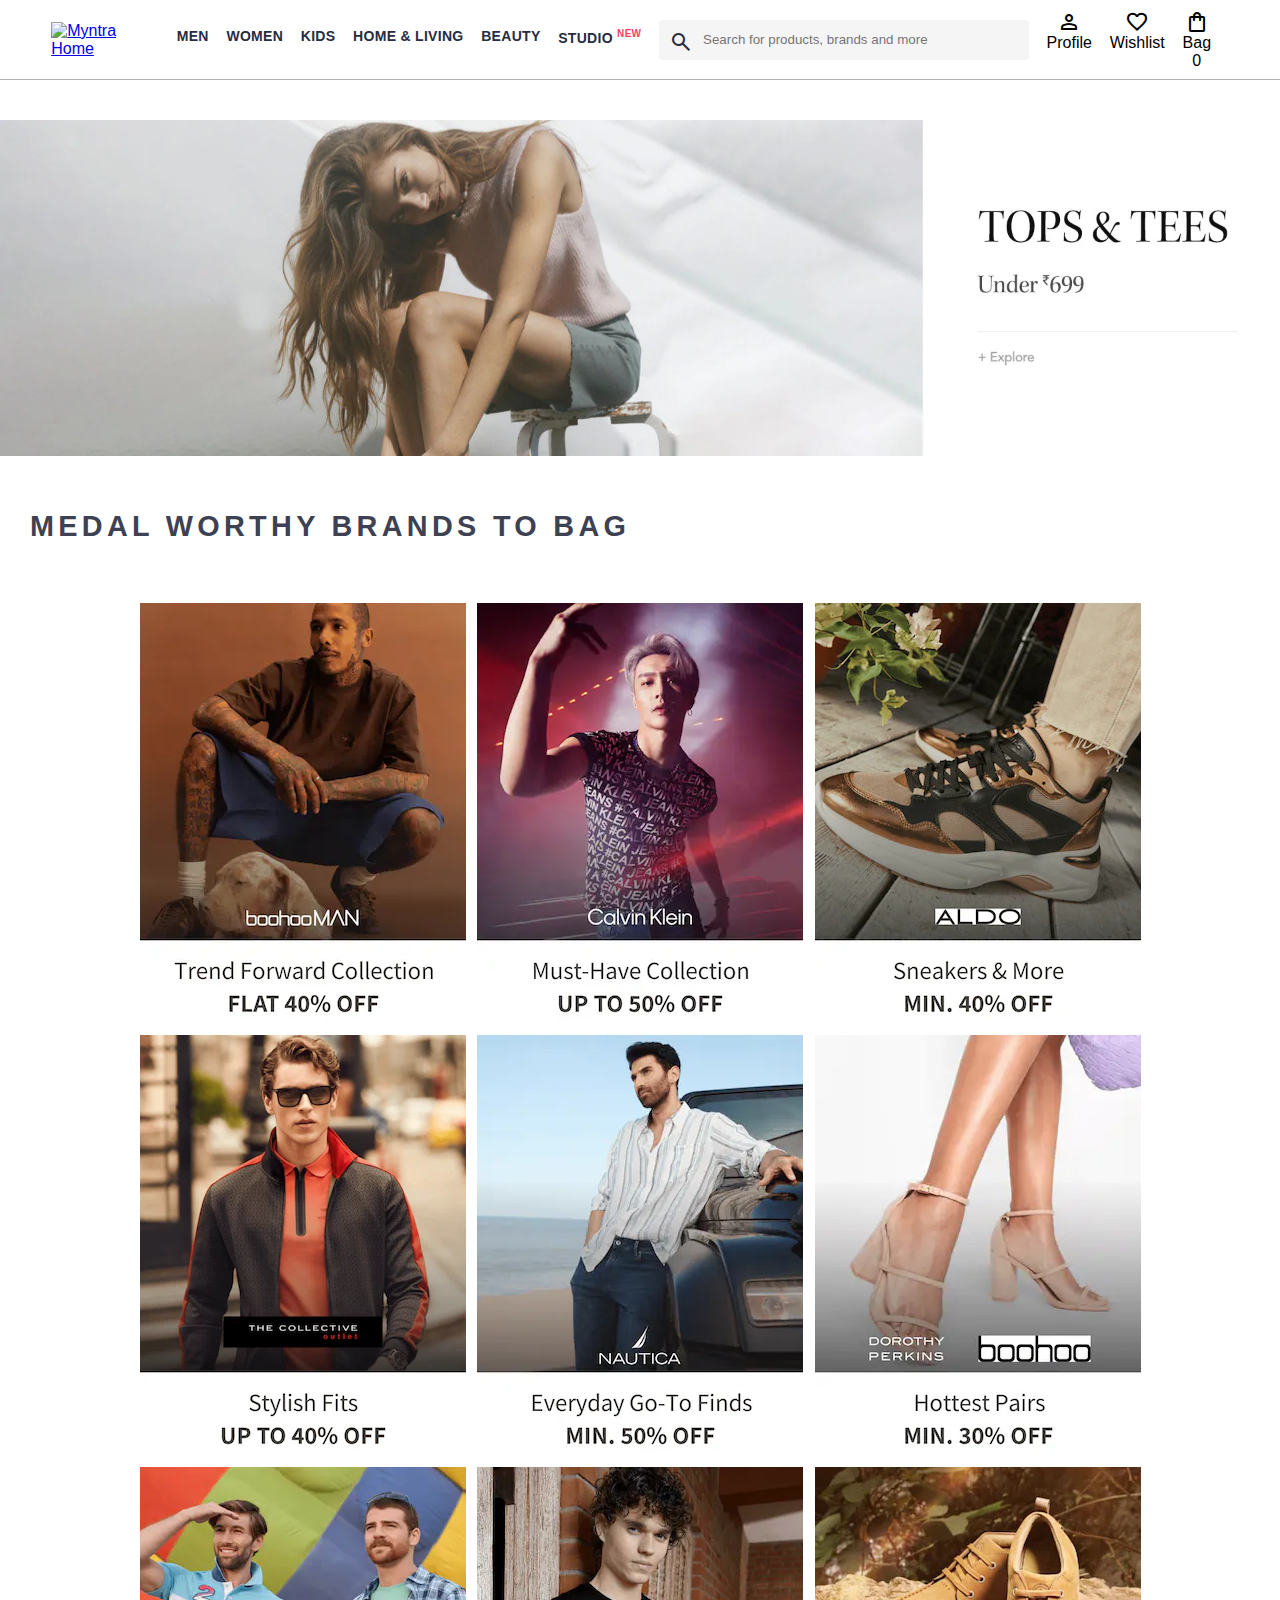
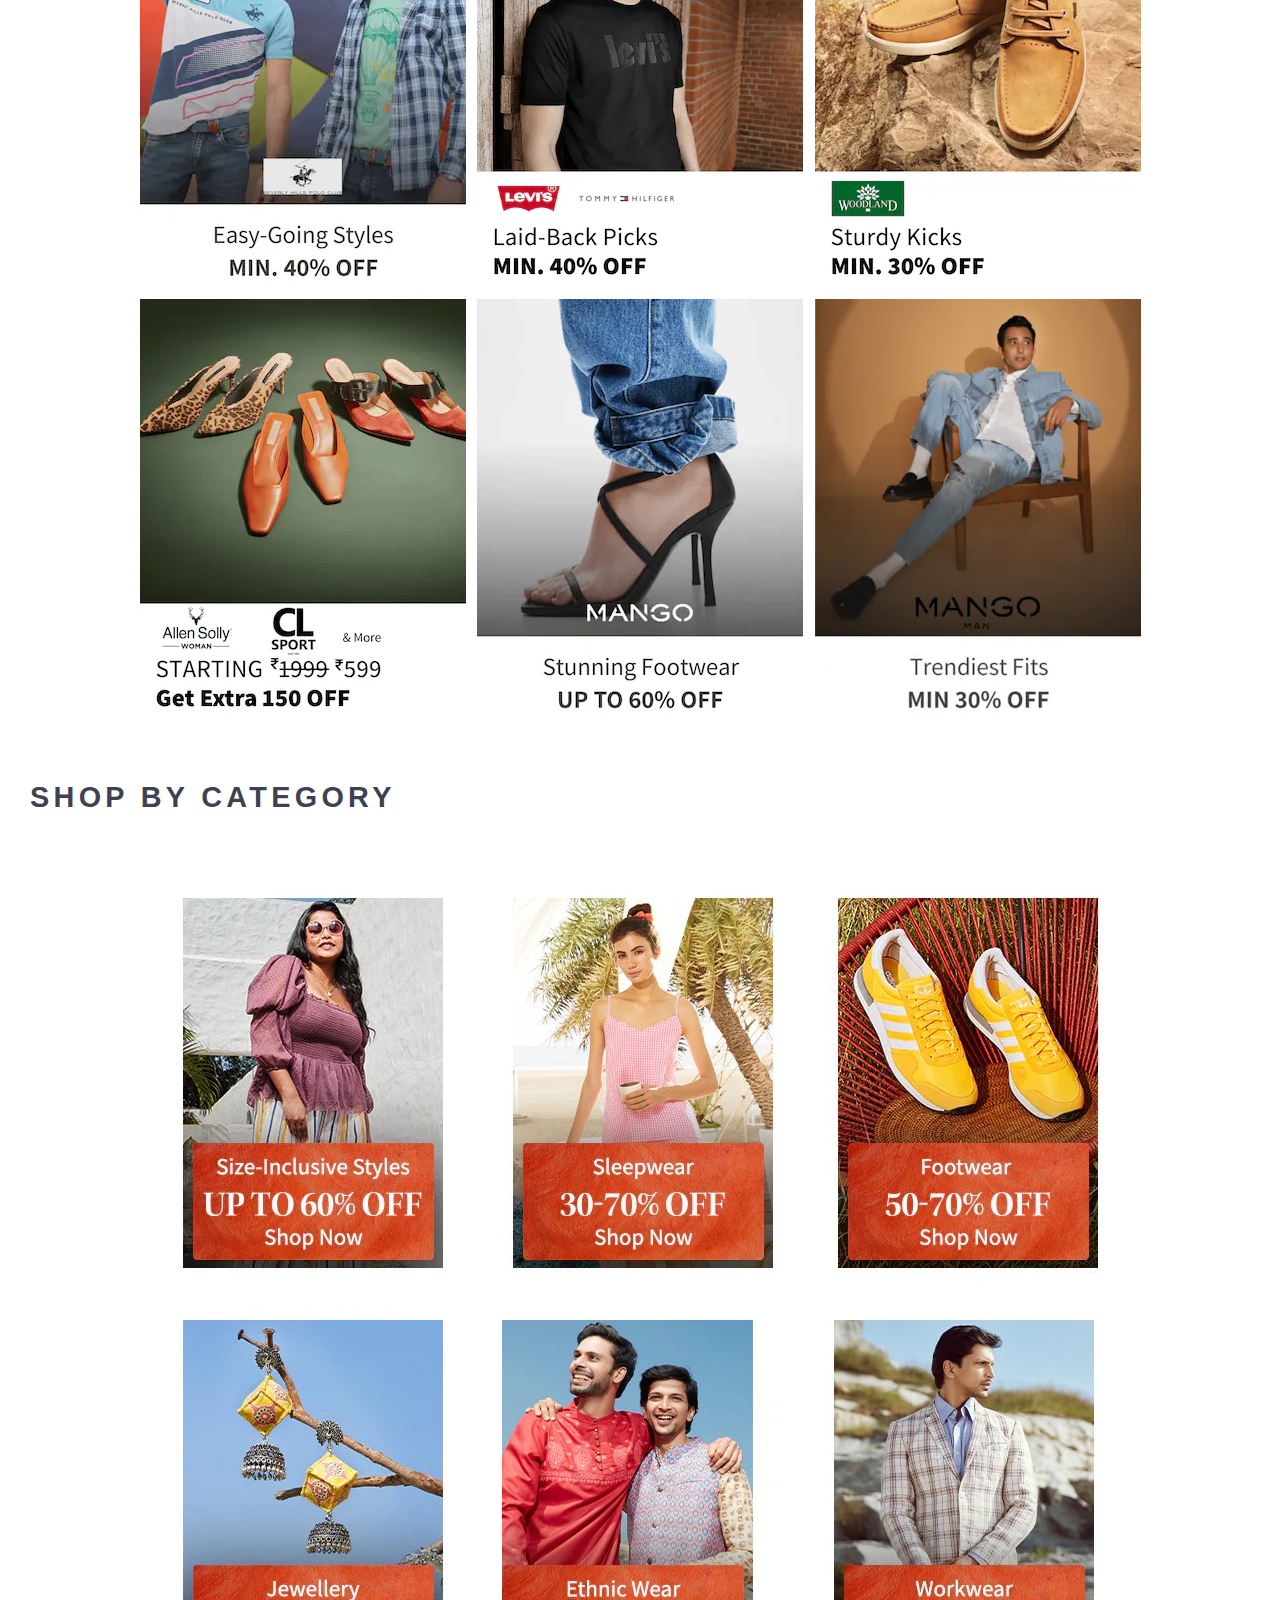
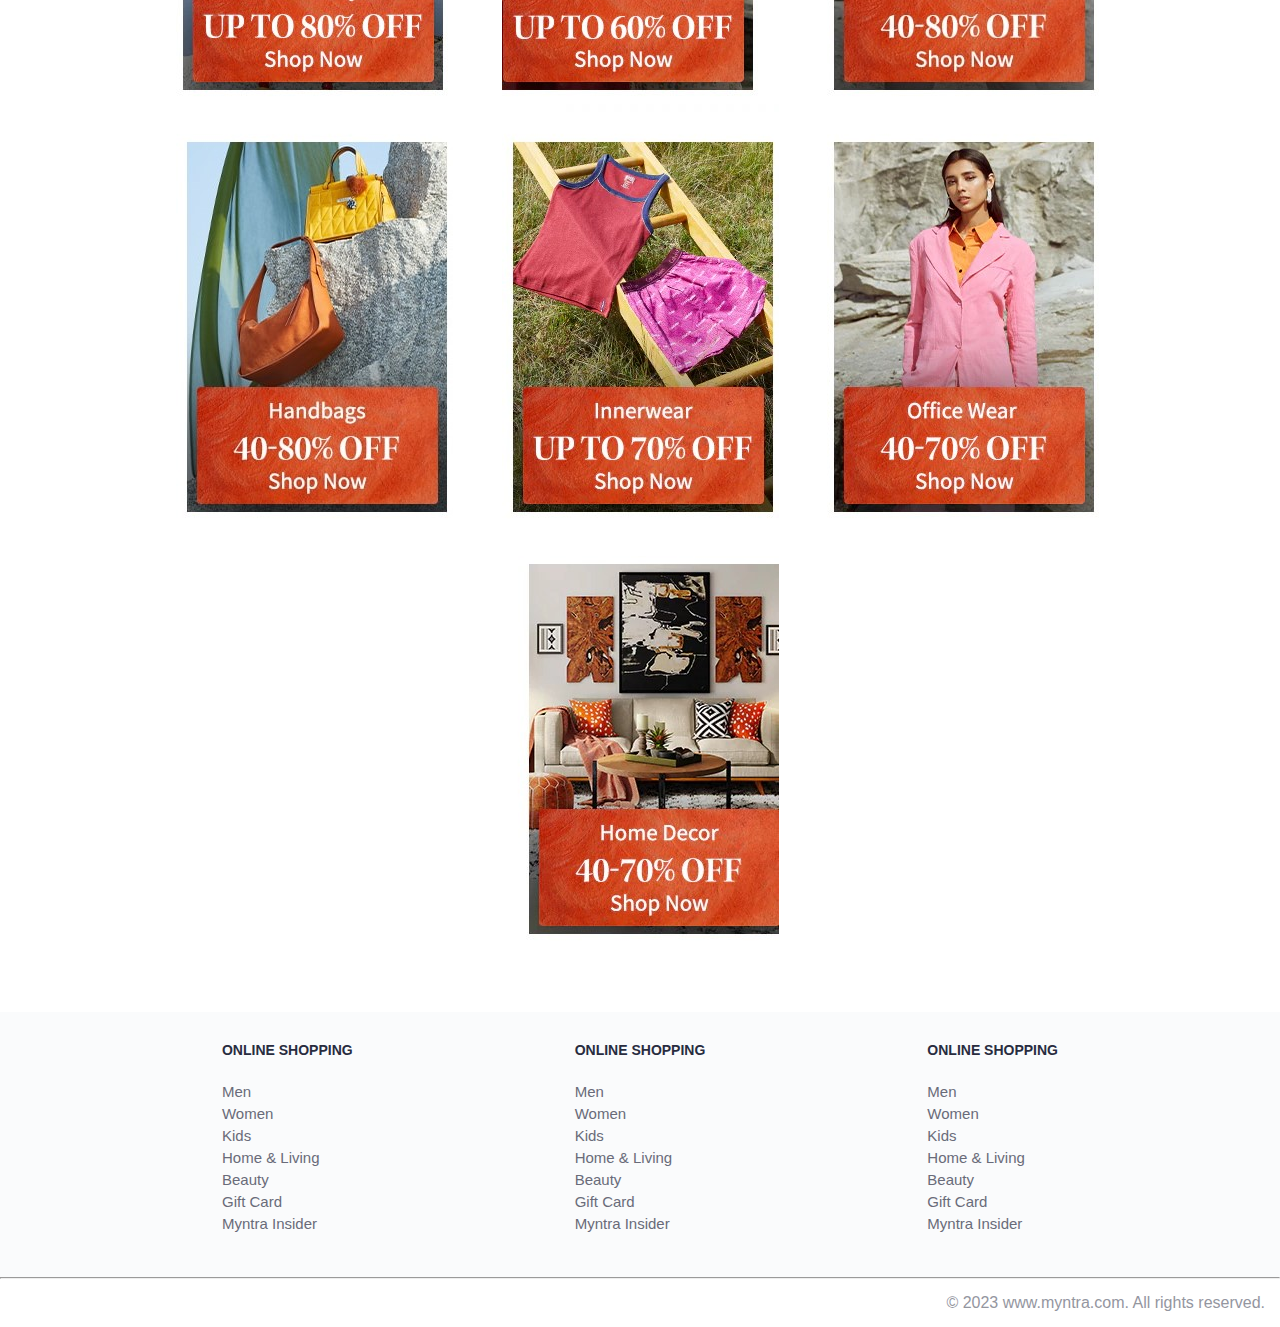
==== index.html @ 3a401ea7 "first commit" ====
<!DOCTYPE html>
<html lang="en">
<head>
    <title>Myntra Clone</title>

    <link rel="stylesheet" href="css/home.css">
    <link rel="stylesheet" href="https://fonts.googleapis.com/css2?family=Material+Symbols+Outlined:opsz,wght,FILL,GRAD@20..48,100..700,0..1,-50..200" />
</head>
<body>
    <header>
        <div class="logo_container">
            <a href="#"><img class="myntra_home" src="IMAGES\myntra_logo.webp" alt="Myntra Home"></a>
        </div>
        <nav class="nav_bar">
            <a href="men.html">Men
               
            </a>
            <a href="woman.html">Women</a>
            <a href="kid.html">Kids</a>
            <a href="#">Home & Living</a>
            <a href="beauty.html">Beauty</a>
            <a href="#">Studio <sup>New</sup></a>
        </nav>
        <div class="search_bar">
            <span class="material-symbols-outlined search_icon">search</span>
            <input class="search_input" placeholder="Search for products, brands and more">
        </div>
        <div class="action_bar">
            <div class="action_container">
                <span class="material-symbols-outlined action_icon">person</span>
                <span class="action_name">Profile</span>
            </div>

            <div class="action_container">
                <span class="material-symbols-outlined action_icon">favorite</span>
                <span class="action_name">Wishlist</span>
            </div>

            <div class="action_container">
                <span class="material-symbols-outlined action_icon">shopping_bag</span>
                <span class="action_name">Bag</span>
                <span class="bag-item-count">0</span>
            </div>
        </div>
    </header>
    <main>
        <div class="banner_container">
            <img class="banner_image" src="banner.jpg" alt="Mian banner">
        </div>

        <div class="category_heading">
                MEDAL WORTHY BRANDS TO BAG
        </div>
        <div class="category_items">
            <a href="#"><img class="sale_itme" src="OFFERS/1.png"> </a>
            <a href="#"><img class="sale_itme" src="OFFERS/2.png"> </a>
            <a href="#"><img class="sale_itme" src="OFFERS/3.png"> </a>
            <a href="#"><img class="sale_itme" src="OFFERS/4.png"> </a>
            <a href="#"><img class="sale_itme" src="OFFERS/5.png"> </a>
            <a href="#"><img class="sale_itme" src="OFFERS/6.png"> </a>
            <a href="#"><img class="sale_itme" src="OFFERS/7.png"> </a>
            <a href="#"><img class="sale_itme" src="OFFERS/8.png"> </a>
            <a href="#"><img class="sale_itme" src="OFFERS/9.png"> </a>
            <a href="#"><img class="sale_itme" src="OFFERS/10.png"> </a>
            <a href="#"><img class="sale_itme" src="OFFERS/11.png"> </a>
            <a href="#"><img class="sale_itme" src="OFFERS/12.png"> </a>



            
        </div>
<div class="category_heading"> SHOP BY CATEGORY</div>
<div class="category_items">
    <a href="#"><img class="sale_itme" src="CATEGORIES LIST/1.jpg"></a>
    <a href="#"><img class="sale_itme" src="CATEGORIES LIST/3.jpg"></a>

    <a href="#"><img class="sale_itme" src="CATEGORIES LIST/4.jpg"></a>

    <a href="#"><img class="sale_itme" src="CATEGORIES LIST/5.jpg"></a>

    <a href="#"><img class="sale_itme" src="CATEGORIES LIST/6.jpg"></a>

    <a href="#"><img class="sale_itme" src="CATEGORIES LIST/7.jpg"></a>

    <a href="#"><img class="sale_itme" src="CATEGORIES LIST/8.jpg"></a>

    <a href="#"><img class="sale_itme" src="CATEGORIES LIST/9.jpg"></a>

    <a href="#"><img class="sale_itme" src="CATEGORIES LIST/10.jpg"></a>

    <a href="#"><img class="sale_itme" src="CATEGORIES LIST/2.jpg"></a>





</div>
    </main>
    <footer>
        <div class="footer_container">
            <div class="footer_column">
                <h3>ONLINE SHOPPING</h3>

                <a href="men.html">Men</a>
                <a href="woman.html">Women</a>
                <a href="kid.html">Kids</a>
                <a href="#">Home & Living</a>
                <a href="beauty.html">Beauty</a>
                <a href="#">Gift Card</a>
                <a href="#">Myntra Insider</a>
            </div>

            <div class="footer_column">
                <h3>ONLINE SHOPPING</h3>

                <a href="men.html">Men</a>
                <a href="woman.html">Women</a>
                <a href="kid.html">Kids</a>
                <a href="#">Home & Living</a>
                <a href="beauty.html">Beauty</a>
                <a href="#">Gift Card</a>
                <a href="#">Myntra Insider</a>
            </div>

            <div class="footer_column">
                <h3>ONLINE SHOPPING</h3>

                <a href="men.html">Men</a>
                <a href="woman.html">Women</a>
                <a href="kid.html">Kids</a>
                <a href="#">Home & Living</a>
                <a href="beauty.html">Beauty</a>
                <a href="#">Gift Card</a>
                <a href="#">Myntra Insider</a>
            </div>
        </div>
        <hr>

        <div class="copyright">
            © 2023 www.myntra.com. All rights reserved.
        </div>
    </footer>
    
</body>
</html>
---- css/home.css ----
* {
    margin: 0;
    padding: 0;
    font-family: Assistant,-apple-system,BlinkMacSystemFont,Segoe UI,Roboto,Helvetica,Arial,sans-serif;
    box-sizing: border-box;
}
header {
    display: flex;
    background-color: #ffffff;
    height: 80px;
    justify-content: space-between;
    align-items: center;
    border-bottom: 1px solid #b6b1b1;
}
.myntra_home {
    height: 45px;
}
.logo_container {
    margin-left: 4%;
}
.action_bar {
    margin-right: 4%;
}
.nav_bar {
    display: flex;
    min-width: 500px;
    justify-content: space-evenly;
}
.nav_bar a {
    font-size: 14px;
    letter-spacing: .3px;
    color: #282c3f;
    font-weight: 700;
    text-transform: uppercase;
    text-decoration: none;
    padding: 28px 0;
    border-bottom: 5px solid #ffffff;
}
.nav_bar a:hover {
    border-bottom: 4px solid #f54e77;
}

.nav_bar a sup {
    color: #ff3f6c;
    font-size: 10px;
}

.search_bar {
    height: 40px;
    min-width: 200px;
    width: 30%;
    display: flex;
    align-items: center;
}
.search_icon {
    box-sizing: content-box;
    height: 20px;
    padding: 10px;

    background-color: #f5f5f6;
    color: #282c3f;
    font-weight: 300;
    border-radius: 4px 0 0 4px;
}
.search_input {
    color: #696e79;
    background-color: #f5f5f6;
    flex-grow: 1;
    height: 40px;
    border: 0;
    border-radius: 0 4px 4px 0;
}

.action_bar {
    display: flex;
    min-width: 200px;
    justify-content: space-evenly;
}

.action_container {
    display: flex;
    flex-direction: column;
    align-items: center;
}

/* Main section */
.banner_container {
    margin: 40px 0;
}
.banner_image {
    width: 100%;
}

.category_heading {
    text-transform: uppercase;
    color: #3e4152;
    letter-spacing: .15em;
    font-size: 1.8em;
    margin: 50px 0 10px 30px;
    max-height: 5em;
    font-weight: 700;
}

.category_items, .items_container {

    padding-top: 10px;
    width: 80%;
    margin: 50px 10%;
    display: flex;
    flex-wrap: wrap;
    justify-content: space-evenly;
}

.sale_item {
    width: 250px;
}

.footer_container {
    padding: 30px 0px 40px 0px;
    background: #FAFBFC;
    display: flex;
    justify-content: space-evenly;
}

.footer_column {
    display: flex;
    flex-direction: column;
}

.footer_column h3 {
    color: #282c3f;
    font-size: 14px;
    margin-bottom: 25px;
}

.footer_column a {
    color: #696b79;
    font-size: 15px;
    text-decoration: none;
    padding-bottom: 5px;
}

.copyright {
    color: #94969f;
    text-align: end;
    padding: 15px;
}
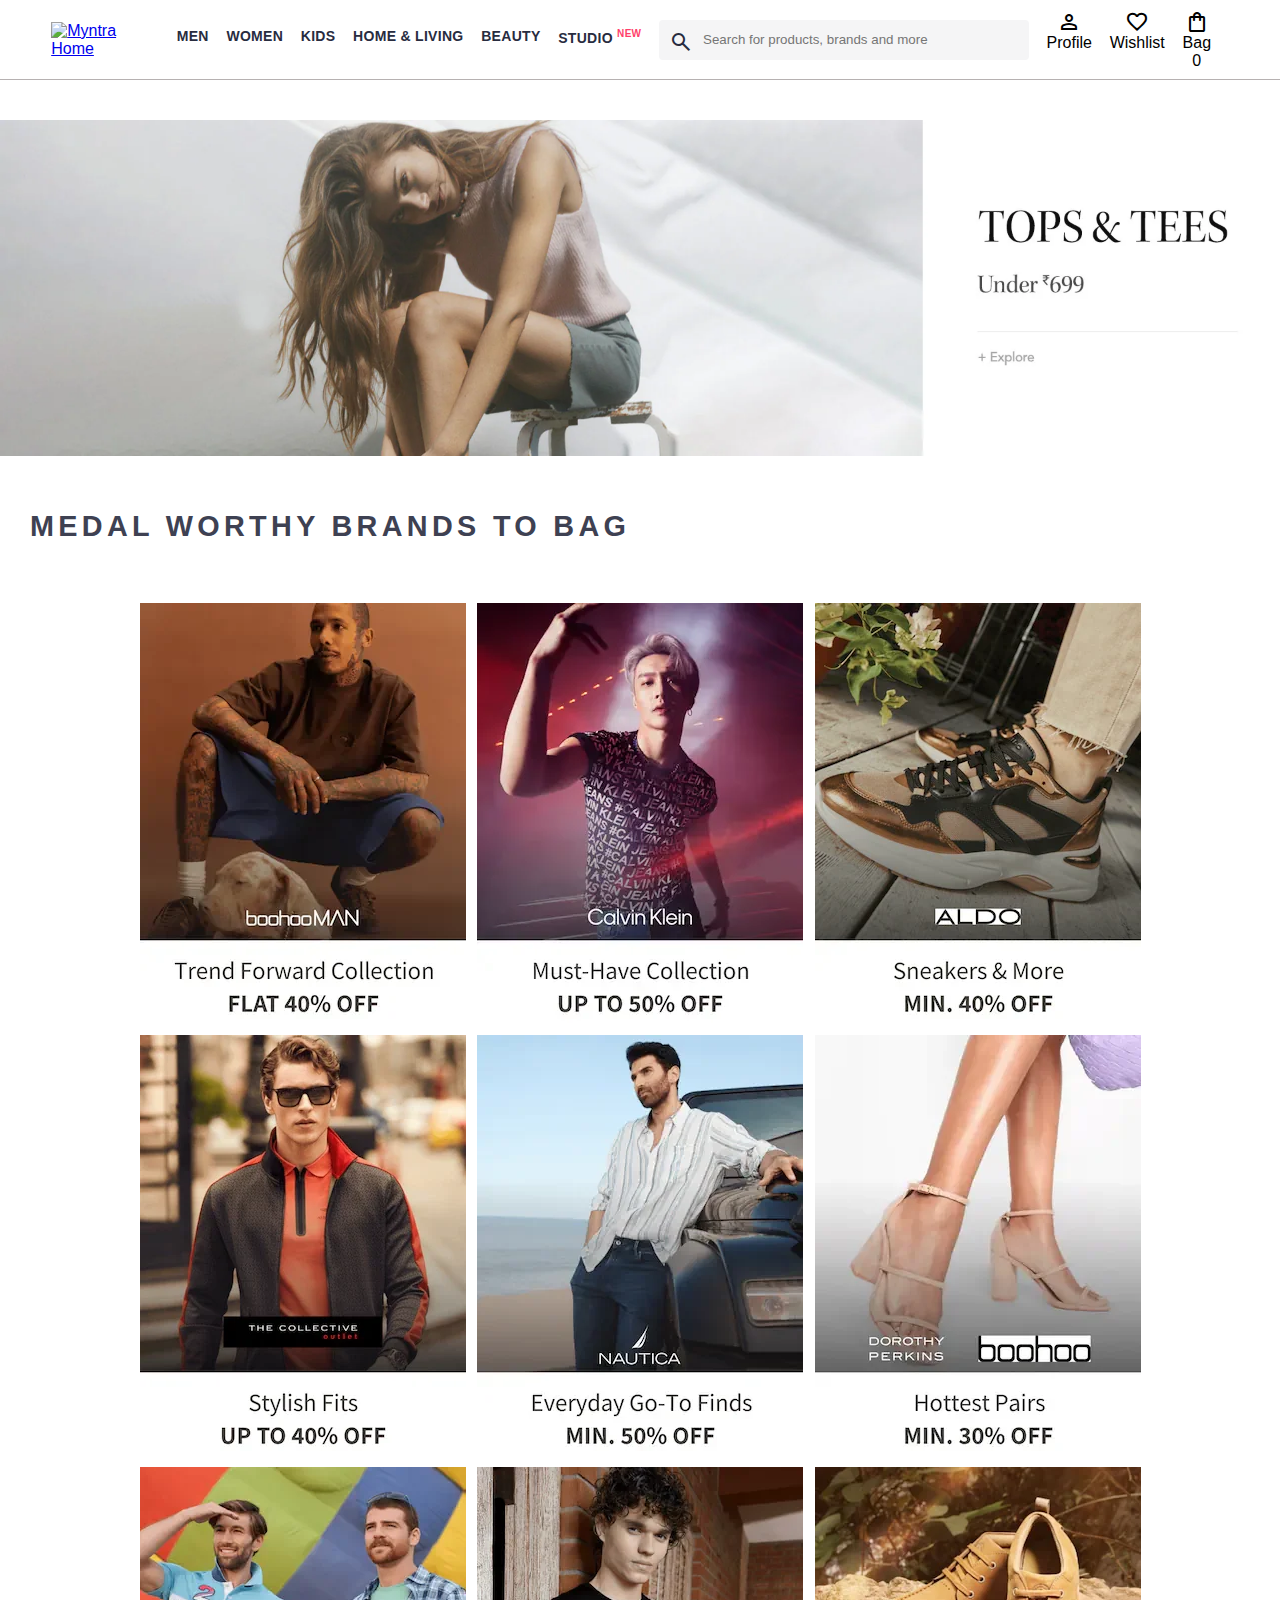
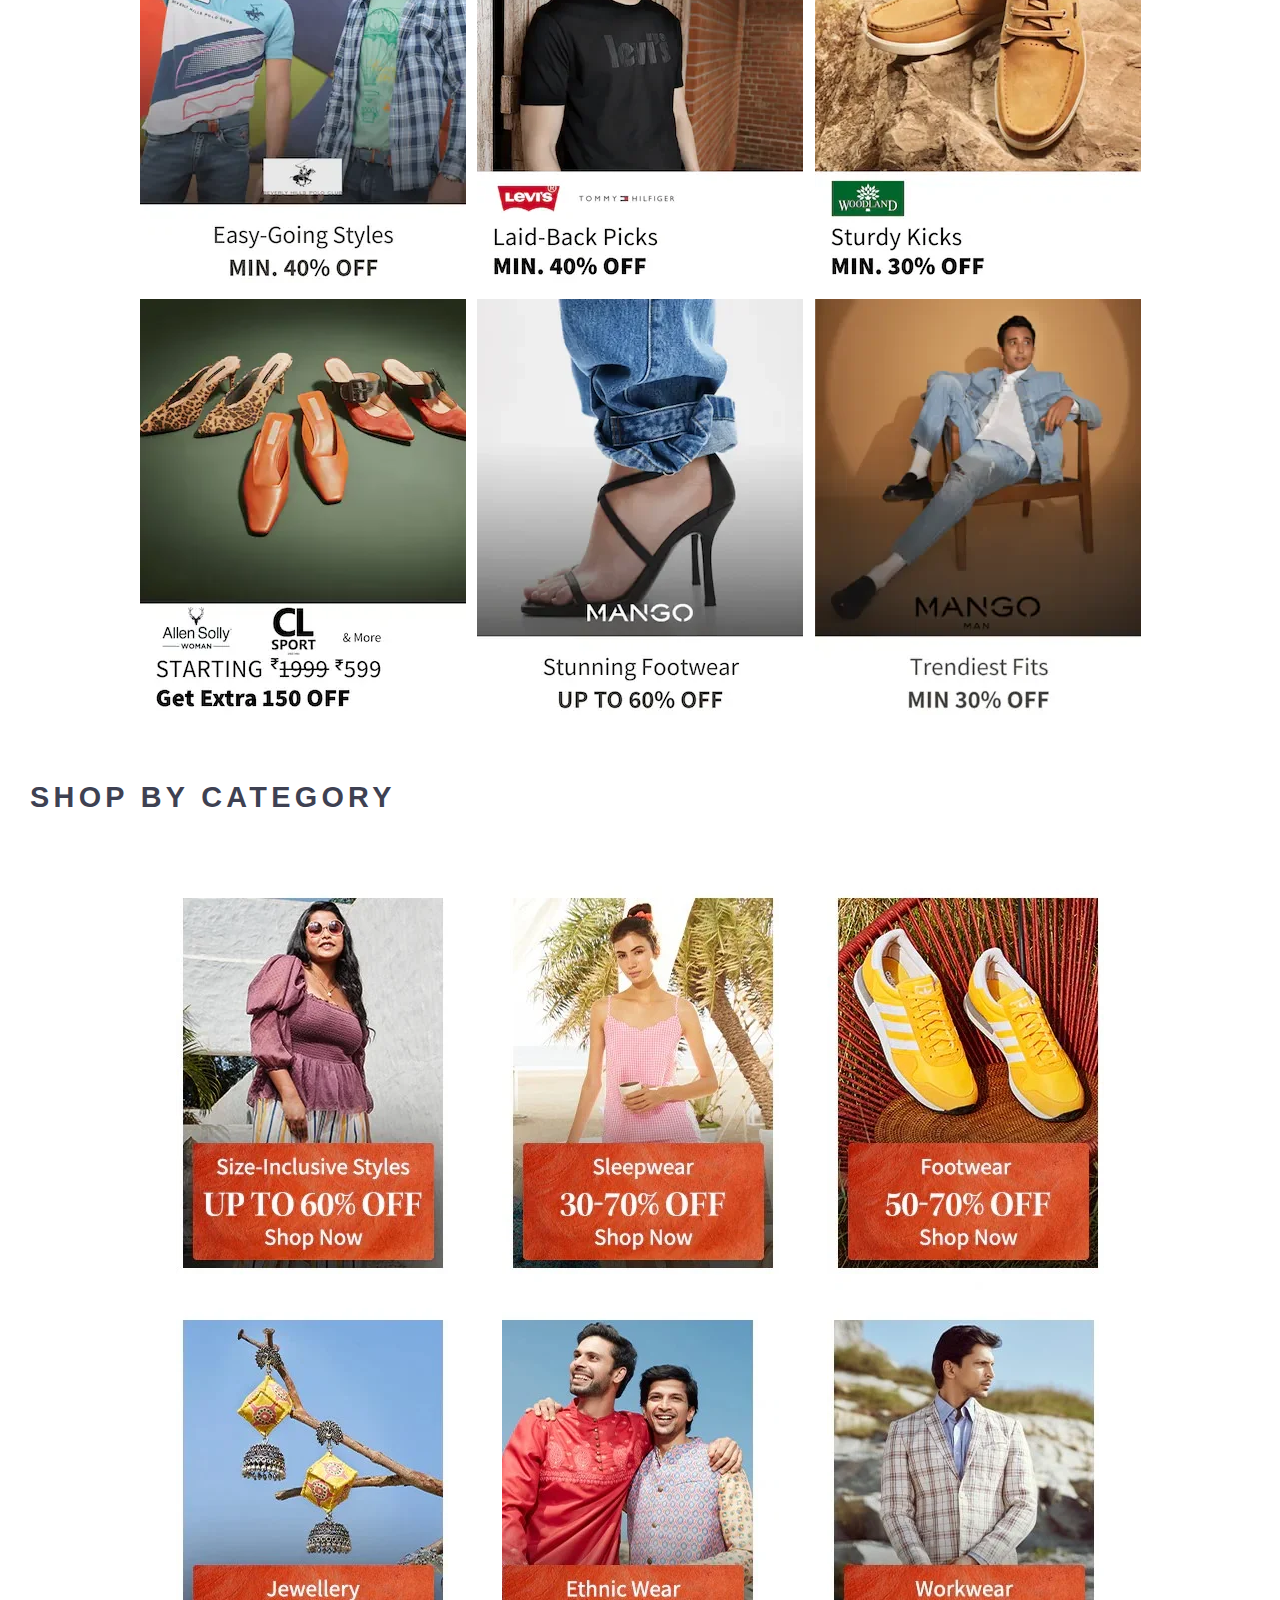
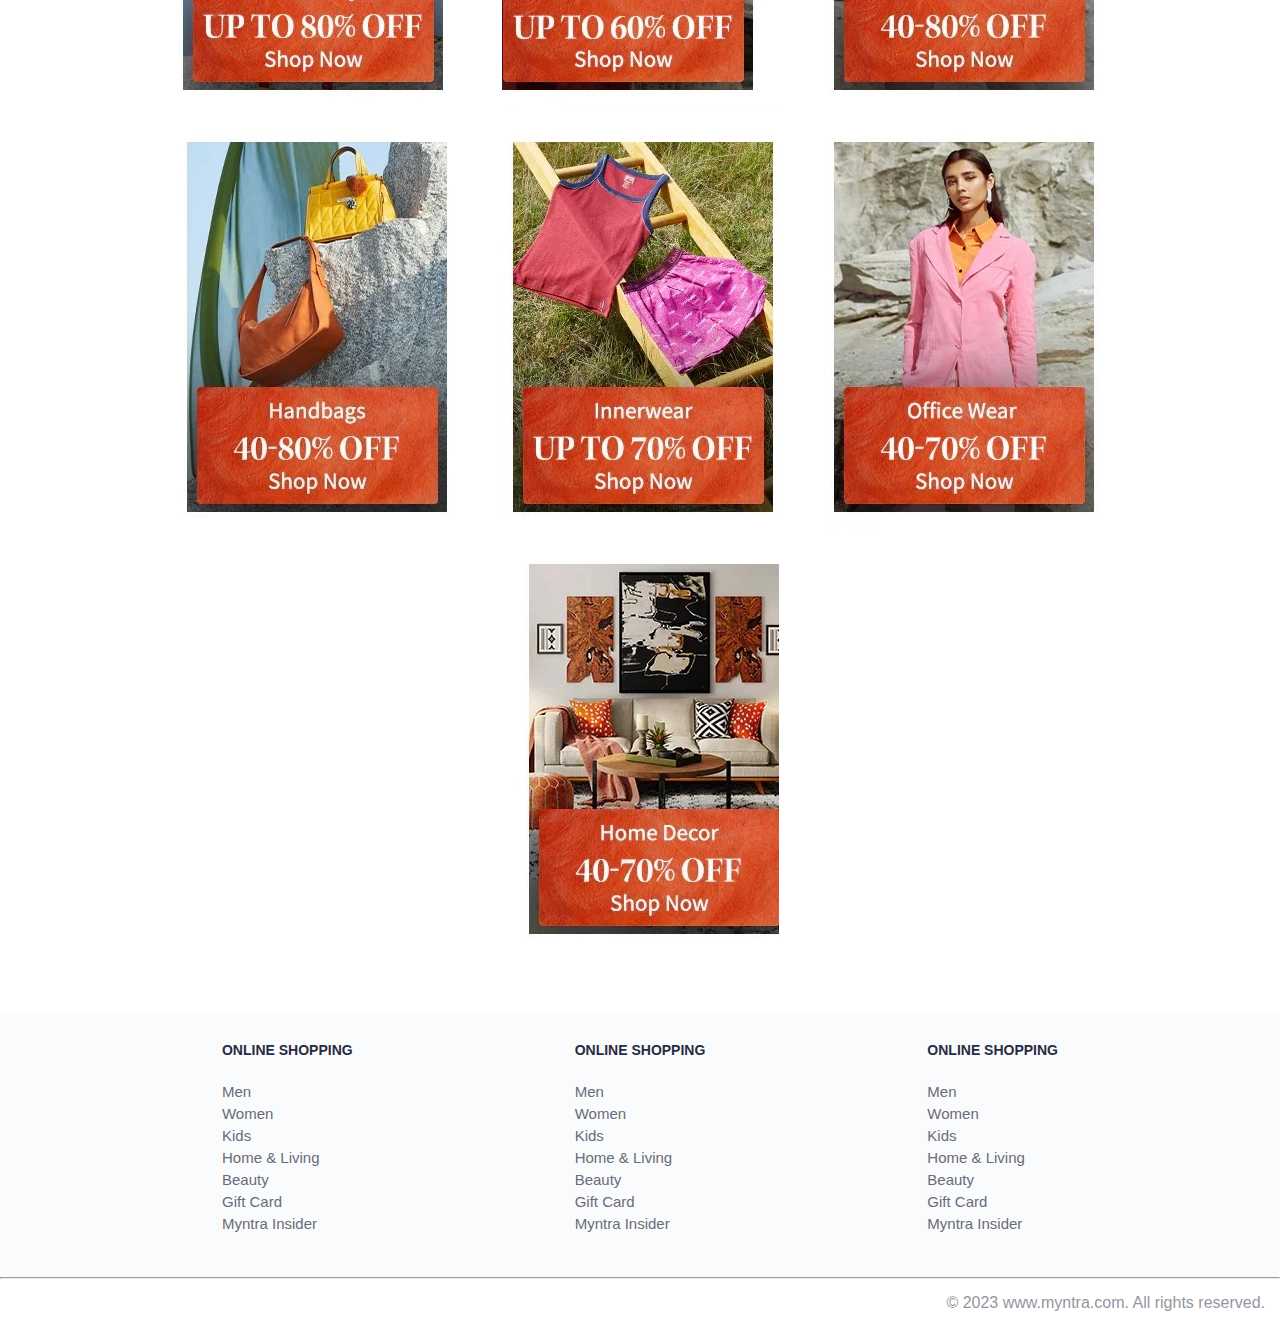
==== commit a6d6ed78: "images add" ====
--- a/index.html
+++ b/index.html
@@ -52,18 +52,18 @@
                 MEDAL WORTHY BRANDS TO BAG
         </div>
         <div class="category_items">
-            <a href="#"><img class="sale_itme" src="OFFERS/1.png"> </a>
-            <a href="#"><img class="sale_itme" src="OFFERS/2.png"> </a>
-            <a href="#"><img class="sale_itme" src="OFFERS/3.png"> </a>
-            <a href="#"><img class="sale_itme" src="OFFERS/4.png"> </a>
-            <a href="#"><img class="sale_itme" src="OFFERS/5.png"> </a>
-            <a href="#"><img class="sale_itme" src="OFFERS/6.png"> </a>
-            <a href="#"><img class="sale_itme" src="OFFERS/7.png"> </a>
-            <a href="#"><img class="sale_itme" src="OFFERS/8.png"> </a>
-            <a href="#"><img class="sale_itme" src="OFFERS/9.png"> </a>
-            <a href="#"><img class="sale_itme" src="OFFERS/10.png"> </a>
-            <a href="#"><img class="sale_itme" src="OFFERS/11.png"> </a>
-            <a href="#"><img class="sale_itme" src="OFFERS/12.png"> </a>
+            <a href="#"><img class="sale_itme" src="OFFERS/1.webp"> </a>
+            <a href="#"><img class="sale_itme" src="OFFERS/2.webp"> </a>
+            <a href="#"><img class="sale_itme" src="OFFERS/3.webp"> </a>
+            <a href="#"><img class="sale_itme" src="OFFERS/4.webp"> </a>
+            <a href="#"><img class="sale_itme" src="OFFERS/5.webp"> </a>
+            <a href="#"><img class="sale_itme" src="OFFERS/6.webp"> </a>
+            <a href="#"><img class="sale_itme" src="OFFERS/7.webp"> </a>
+            <a href="#"><img class="sale_itme" src="OFFERS/8.webp"> </a>
+            <a href="#"><img class="sale_itme" src="OFFERS/9.webp"> </a>
+            <a href="#"><img class="sale_itme" src="OFFERS/10.webp"> </a>
+            <a href="#"><img class="sale_itme" src="OFFERS/11.webp"> </a>
+            <a href="#"><img class="sale_itme" src="OFFERS/12.webp"> </a>
 
 
 
@@ -71,24 +71,24 @@
         </div>
 <div class="category_heading"> SHOP BY CATEGORY</div>
 <div class="category_items">
-    <a href="#"><img class="sale_itme" src="CATEGORIES LIST/1.jpg"></a>
-    <a href="#"><img class="sale_itme" src="CATEGORIES LIST/3.jpg"></a>
+    <a href="#"><img class="sale_itme" src="CATEGORIES LIST/1.webp"></a>
+    <a href="#"><img class="sale_itme" src="CATEGORIES LIST/3.webp"></a>
 
-    <a href="#"><img class="sale_itme" src="CATEGORIES LIST/4.jpg"></a>
+    <a href="#"><img class="sale_itme" src="CATEGORIES LIST/4.webp"></a>
 
-    <a href="#"><img class="sale_itme" src="CATEGORIES LIST/5.jpg"></a>
+    <a href="#"><img class="sale_itme" src="CATEGORIES LIST/5.webp"></a>
 
-    <a href="#"><img class="sale_itme" src="CATEGORIES LIST/6.jpg"></a>
+    <a href="#"><img class="sale_itme" src="CATEGORIES LIST/6.webp"></a>
 
-    <a href="#"><img class="sale_itme" src="CATEGORIES LIST/7.jpg"></a>
+    <a href="#"><img class="sale_itme" src="CATEGORIES LIST/7.webp"></a>
 
-    <a href="#"><img class="sale_itme" src="CATEGORIES LIST/8.jpg"></a>
+    <a href="#"><img class="sale_itme" src="CATEGORIES LIST/8.webp"></a>
 
-    <a href="#"><img class="sale_itme" src="CATEGORIES LIST/9.jpg"></a>
+    <a href="#"><img class="sale_itme" src="CATEGORIES LIST/9.webp"></a>
 
-    <a href="#"><img class="sale_itme" src="CATEGORIES LIST/10.jpg"></a>
+    <a href="#"><img class="sale_itme" src="CATEGORIES LIST/10.webp"></a>
 
-    <a href="#"><img class="sale_itme" src="CATEGORIES LIST/2.jpg"></a>
+    <a href="#"><img class="sale_itme" src="CATEGORIES LIST/2.webp"></a>
 
 
 
